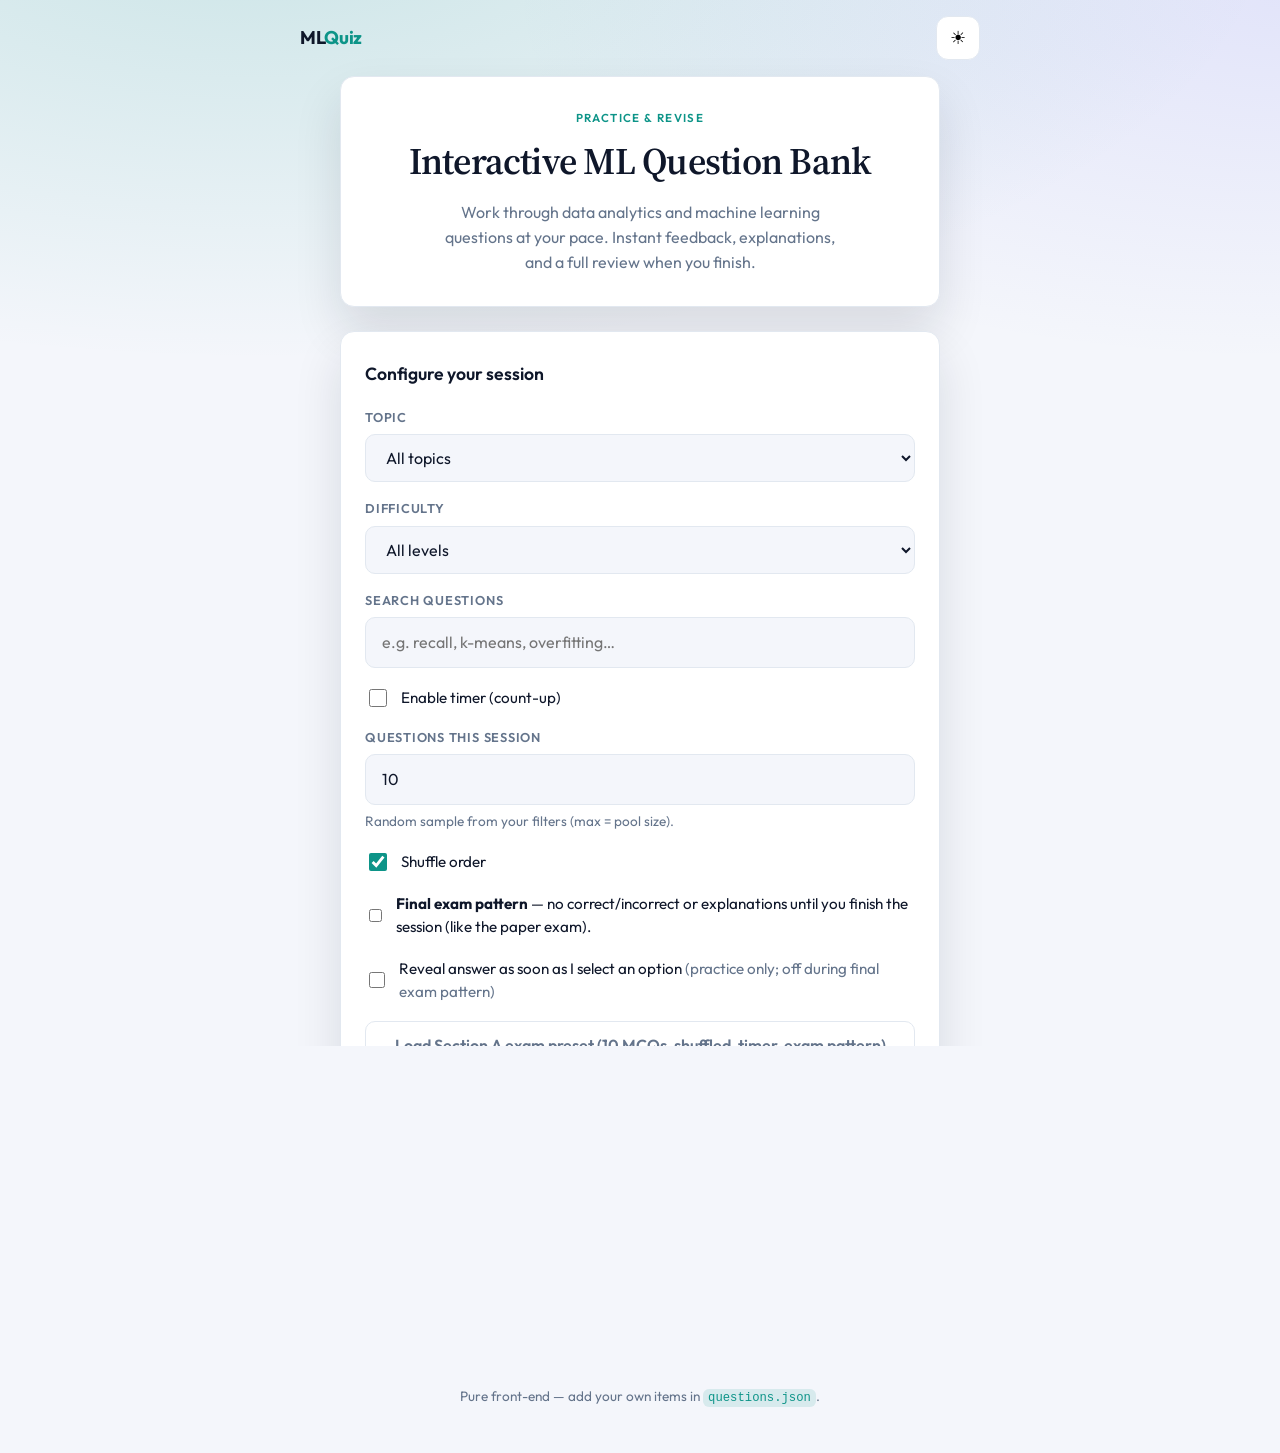
==== quiz.html @ 60c49401 "Add interactive ML quiz app Introduce a complete static quiz web app: index.html, quiz.html, result." ====
<!DOCTYPE html>
<html lang="en">
  <head>
    <meta charset="UTF-8" />
    <meta name="viewport" content="width=device-width, initial-scale=1.0" />
    <title>Quiz — ML Question Bank</title>
    <link rel="preconnect" href="https://fonts.googleapis.com" />
    <link rel="preconnect" href="https://fonts.gstatic.com" crossorigin />
    <link
      href="https://fonts.googleapis.com/css2?family=Outfit:wght@400;500;600;700&family=Source+Serif+4:ital,opsz,wght@0,8..60,400;0,8..60,600;1,8..60,400&display=swap"
      rel="stylesheet"
    />
    <link rel="stylesheet" href="styles.css" />
  </head>
  <body data-page="quiz">
    <div class="bg-mesh" aria-hidden="true"></div>
    <header class="site-header quiz-header">
      <a href="index.html" class="logo subtle-link">← Home</a>
      <div class="quiz-header-meta">
        <span id="timerDisplay" class="timer-chip hidden" role="timer" aria-live="polite">0:00</span>
        <span id="scoreChip" class="score-chip" aria-live="polite"
          >Score: <strong id="scoreLive">0</strong></span
        >
        <span id="examBadge" class="timer-chip hidden" aria-hidden="true">Exam mode</span>
        <button type="button" class="btn-icon theme-toggle" aria-label="Toggle dark mode">
          <span class="icon-sun" aria-hidden="true">☀</span>
          <span class="icon-moon" aria-hidden="true">☾</span>
        </button>
      </div>
    </header>

    <main class="quiz-main">
      <div class="progress-wrap animate-in">
        <div class="progress-label">
          <span id="progressText">Question 1 of 10</span>
          <span id="topicBadge" class="badge"></span>
        </div>
        <div class="progress-track" role="progressbar" aria-valuemin="0" aria-valuemax="100" aria-valuenow="0">
          <div class="progress-fill" id="progressFill"></div>
        </div>
      </div>

      <article class="question-card card-elevated animate-in delay-1" id="questionCard">
        <div class="question-meta">
          <span class="badge badge-topic" id="qTopic"></span>
          <span class="badge badge-diff" id="qDifficulty"></span>
        </div>
        <h2 class="question-text" id="questionText"></h2>
        <ul class="options-list" id="optionsList" role="radiogroup" aria-labelledby="questionText"></ul>

        <div class="quiz-actions-row">
          <button type="button" class="btn btn-ghost" id="prevBtn" disabled>Previous</button>
          <button type="button" class="btn btn-secondary" id="submitBtn" disabled>Check answer</button>
          <button type="button" class="btn btn-primary hidden" id="nextBtn">Next</button>
        </div>

        <div class="feedback-panel hidden" id="feedbackPanel">
          <p class="feedback-verdict" id="feedbackVerdict"></p>
          <div class="explanation-block" id="explanationBlock">
            <h3 class="explanation-title">Explanation</h3>
            <p class="explanation-text" id="explanationText"></p>
          </div>
        </div>
      </article>
    </main>

    <script src="script.js"></script>
  </body>
</html>
---- styles.css ----
/* ===== Design tokens ===== */
:root {
  --font-sans: "Outfit", system-ui, sans-serif;
  --font-serif: "Source Serif 4", Georgia, serif;
  --radius: 14px;
  --radius-sm: 10px;
  --shadow: 0 4px 24px rgba(15, 23, 42, 0.08);
  --shadow-lg: 0 24px 48px rgba(15, 23, 42, 0.12);
  --transition: 0.28s cubic-bezier(0.4, 0, 0.2, 1);
  --bg: #f4f6fb;
  --bg-card: #ffffff;
  --text: #0f172a;
  --text-muted: #64748b;
  --border: #e2e8f0;
  --accent: #0d9488;
  --accent-hover: #0f766e;
  --accent-soft: rgba(13, 148, 136, 0.12);
  --danger: #dc2626;
  --danger-soft: rgba(220, 38, 38, 0.1);
  --ok: #059669;
  --ok-soft: rgba(5, 150, 105, 0.12);
  --ring: rgba(13, 148, 136, 0.45);
}

html[data-theme="dark"] {
  --bg: #0c1222;
  --bg-card: #151d2e;
  --text: #f1f5f9;
  --text-muted: #94a3b8;
  --border: #2d3a52;
  --shadow: 0 4px 24px rgba(0, 0, 0, 0.35);
  --shadow-lg: 0 24px 48px rgba(0, 0, 0, 0.45);
  --accent-soft: rgba(45, 212, 191, 0.15);
  --danger-soft: rgba(248, 113, 113, 0.15);
  --ok-soft: rgba(52, 211, 153, 0.15);
  --ring: rgba(45, 212, 191, 0.5);
}

*,
*::before,
*::after {
  box-sizing: border-box;
}

html {
  scroll-behavior: smooth;
}

body {
  margin: 0;
  min-height: 100vh;
  font-family: var(--font-sans);
  font-size: 1rem;
  line-height: 1.55;
  color: var(--text);
  background: var(--bg);
  transition: background-color var(--transition), color var(--transition);
}

.bg-mesh {
  position: fixed;
  inset: 0;
  z-index: -1;
  background:
    radial-gradient(ellipse 80% 50% at 20% -10%, rgba(13, 148, 136, 0.18), transparent),
    radial-gradient(ellipse 60% 40% at 100% 0%, rgba(99, 102, 241, 0.12), transparent),
    var(--bg);
  pointer-events: none;
  transition: opacity var(--transition);
}

html[data-theme="dark"] .bg-mesh {
  background:
    radial-gradient(ellipse 80% 50% at 20% -10%, rgba(45, 212, 191, 0.08), transparent),
    radial-gradient(ellipse 60% 40% at 100% 0%, rgba(129, 140, 248, 0.1), transparent),
    var(--bg);
}

code {
  font-size: 0.9em;
  padding: 0.15em 0.4em;
  border-radius: 6px;
  background: var(--accent-soft);
  color: var(--accent);
}

.muted {
  color: var(--text-muted);
}

.small {
  font-size: 0.85rem;
}

.hidden {
  display: none !important;
}

/* ===== Header ===== */
.site-header {
  display: flex;
  align-items: center;
  justify-content: space-between;
  padding: 1rem 1.25rem;
  max-width: 720px;
  margin: 0 auto;
}

.quiz-header {
  max-width: 640px;
}

.logo {
  font-weight: 700;
  font-size: 1.15rem;
  color: var(--text);
  text-decoration: none;
  letter-spacing: -0.02em;
}

.logo span {
  color: var(--accent);
}

.subtle-link {
  font-weight: 600;
  color: var(--text-muted);
  text-decoration: none;
  transition: color var(--transition);
}

.subtle-link:hover {
  color: var(--accent);
}

.quiz-header-meta {
  display: flex;
  align-items: center;
  gap: 0.75rem;
}

.timer-chip,
.score-chip {
  font-size: 0.85rem;
  padding: 0.35rem 0.75rem;
  border-radius: 999px;
  background: var(--bg-card);
  border: 1px solid var(--border);
  box-shadow: var(--shadow);
}

.score-chip strong {
  color: var(--accent);
}

.btn-icon {
  width: 44px;
  height: 44px;
  border-radius: 12px;
  border: 1px solid var(--border);
  background: var(--bg-card);
  cursor: pointer;
  display: grid;
  place-items: center;
  font-size: 1.1rem;
  transition: transform var(--transition), border-color var(--transition), background var(--transition);
}

.btn-icon:hover {
  transform: scale(1.05);
  border-color: var(--accent);
}

.theme-toggle .icon-moon {
  display: none;
}

html[data-theme="dark"] .theme-toggle .icon-sun {
  display: none;
}

html[data-theme="dark"] .theme-toggle .icon-moon {
  display: inline;
}

/* ===== Home ===== */
.home-main,
.quiz-main,
.result-main {
  max-width: 640px;
  margin: 0 auto;
  padding: 0 1.25rem 3rem;
}

.hero {
  text-align: center;
  padding: 2rem 1.5rem;
  margin-bottom: 1.5rem;
}

.eyebrow {
  text-transform: uppercase;
  letter-spacing: 0.12em;
  font-size: 0.72rem;
  font-weight: 600;
  color: var(--accent);
  margin: 0 0 0.75rem;
}

.hero h1 {
  font-family: var(--font-serif);
  font-size: clamp(1.75rem, 5vw, 2.35rem);
  font-weight: 600;
  line-height: 1.2;
  margin: 0 0 1rem;
  letter-spacing: -0.02em;
}

.lead {
  margin: 0;
  color: var(--text-muted);
  max-width: 36ch;
  margin-inline: auto;
}

.card-elevated {
  background: var(--bg-card);
  border: 1px solid var(--border);
  border-radius: var(--radius);
  box-shadow: var(--shadow-lg);
}

.setup-panel {
  padding: 1.75rem 1.5rem;
}

.panel-title {
  font-size: 1.1rem;
  margin: 0 0 1.25rem;
  font-weight: 600;
}

.form-grid {
  display: grid;
  gap: 1.1rem;
}

.field {
  display: flex;
  flex-direction: column;
  gap: 0.4rem;
}

.field-full {
  grid-column: 1 / -1;
}

.field-row {
  flex-direction: row;
  align-items: center;
  gap: 0.65rem;
}

.field-label {
  font-size: 0.8rem;
  font-weight: 600;
  color: var(--text-muted);
  text-transform: uppercase;
  letter-spacing: 0.06em;
}

.input-select,
.input-text {
  font: inherit;
  padding: 0.75rem 1rem;
  border-radius: var(--radius-sm);
  border: 1px solid var(--border);
  background: var(--bg);
  color: var(--text);
  transition: border-color var(--transition), box-shadow var(--transition);
}

.input-select:focus,
.input-text:focus {
  outline: none;
  border-color: var(--accent);
  box-shadow: 0 0 0 3px var(--ring);
}

.input-check {
  width: 1.15rem;
  height: 1.15rem;
  accent-color: var(--accent);
}

.check-label {
  font-size: 0.95rem;
}

.hint {
  margin: 1.25rem 0 0;
  font-size: 0.9rem;
}

.actions {
  margin-top: 1.75rem;
  display: flex;
  justify-content: center;
}

.btn {
  display: inline-flex;
  align-items: center;
  justify-content: center;
  padding: 0.65rem 1.35rem;
  border-radius: var(--radius-sm);
  font: inherit;
  font-weight: 600;
  cursor: pointer;
  text-decoration: none;
  border: none;
  transition: transform 0.2s ease, background var(--transition), color var(--transition), box-shadow var(--transition);
}

.btn:disabled {
  opacity: 0.45;
  cursor: not-allowed;
  transform: none;
}

.btn:not(:disabled):active {
  transform: scale(0.98);
}

.btn-primary {
  background: var(--accent);
  color: #fff;
  box-shadow: 0 4px 14px rgba(13, 148, 136, 0.35);
}

.btn-primary:hover:not(:disabled) {
  background: var(--accent-hover);
}

.btn-secondary {
  background: var(--border);
  color: var(--text);
}

.btn-secondary:hover:not(:disabled) {
  filter: brightness(0.95);
}

html[data-theme="dark"] .btn-secondary {
  background: #2d3a52;
}

.btn-ghost {
  background: transparent;
  color: var(--text-muted);
  border: 1px solid var(--border);
}

.btn-ghost:hover:not(:disabled) {
  border-color: var(--accent);
  color: var(--accent);
}

.btn-lg {
  padding: 0.85rem 2rem;
  font-size: 1.05rem;
}

.site-footer {
  text-align: center;
  padding: 2rem 1rem;
  font-size: 0.85rem;
}

/* ===== Quiz ===== */
.progress-wrap {
  margin-bottom: 1.25rem;
}

.progress-label {
  display: flex;
  justify-content: space-between;
  align-items: center;
  margin-bottom: 0.5rem;
  font-size: 0.9rem;
  font-weight: 500;
}

.progress-track {
  height: 8px;
  border-radius: 999px;
  background: var(--border);
  overflow: hidden;
}

.progress-fill {
  height: 100%;
  width: 0%;
  border-radius: 999px;
  background: linear-gradient(90deg, var(--accent), #6366f1);
  transition: width 0.45s cubic-bezier(0.4, 0, 0.2, 1);
}

.badge {
  display: inline-block;
  font-size: 0.72rem;
  font-weight: 600;
  text-transform: uppercase;
  letter-spacing: 0.05em;
  padding: 0.25rem 0.55rem;
  border-radius: 6px;
  background: var(--accent-soft);
  color: var(--accent);
}

.badge-diff.easy {
  background: var(--ok-soft);
  color: var(--ok);
}

.badge-diff.medium {
  background: rgba(234, 179, 8, 0.15);
  color: #ca8a04;
}

html[data-theme="dark"] .badge-diff.medium {
  color: #fbbf24;
}

.badge-diff.hard {
  background: var(--danger-soft);
  color: var(--danger);
}

.question-card {
  padding: 1.75rem 1.5rem 2rem;
  transition: opacity var(--transition), transform var(--transition);
}

.question-card.fade-out {
  opacity: 0;
  transform: translateX(-12px);
}

.question-card.fade-in {
  animation: cardIn 0.45s ease forwards;
}

@keyframes cardIn {
  from {
    opacity: 0;
    transform: translateX(12px);
  }
  to {
    opacity: 1;
    transform: translateX(0);
  }
}

.question-meta {
  display: flex;
  flex-wrap: wrap;
  gap: 0.5rem;
  margin-bottom: 1rem;
}

.question-text {
  font-family: var(--font-serif);
  font-size: 1.2rem;
  font-weight: 600;
  line-height: 1.45;
  margin: 0 0 1.25rem;
}

.question-text.pre-wrap,
.pre-wrap {
  white-space: pre-wrap;
}

.question-text.pre-wrap {
  font-size: 1.05rem;
  font-weight: 500;
}

.self-check-hint {
  margin: 0;
  padding: 1rem 1.1rem;
  border-radius: var(--radius-sm);
  border: 1px dashed var(--border);
  background: var(--bg);
  font-size: 0.95rem;
}

.review-status.practice {
  background: var(--accent-soft);
  color: var(--accent);
}

.options-list {
  list-style: none;
  margin: 0 0 1.5rem;
  padding: 0;
  display: flex;
  flex-direction: column;
  gap: 0.65rem;
}

.option-item {
  margin: 0;
}

.option-btn {
  width: 100%;
  text-align: left;
  padding: 1rem 1.1rem;
  border-radius: var(--radius-sm);
  border: 2px solid var(--border);
  background: var(--bg);
  color: var(--text);
  font: inherit;
  cursor: pointer;
  transition: border-color var(--transition), background var(--transition), transform 0.2s ease;
}

.option-btn:hover:not(:disabled) {
  border-color: var(--accent);
  transform: translateX(4px);
}

.option-btn.selected {
  border-color: var(--accent);
  background: var(--accent-soft);
}

.option-btn.correct {
  border-color: var(--ok);
  background: var(--ok-soft);
}

.option-btn.wrong {
  border-color: var(--danger);
  background: var(--danger-soft);
}

.option-btn:disabled {
  cursor: default;
}

.quiz-actions-row {
  display: flex;
  flex-wrap: wrap;
  gap: 0.65rem;
  justify-content: space-between;
  align-items: center;
}

.quiz-actions-row .btn-primary {
  margin-left: auto;
}

.feedback-panel {
  margin-top: 1.5rem;
  padding-top: 1.5rem;
  border-top: 1px solid var(--border);
  animation: fadeUp 0.4s ease;
}

@keyframes fadeUp {
  from {
    opacity: 0;
    transform: translateY(8px);
  }
  to {
    opacity: 1;
    transform: translateY(0);
  }
}

.feedback-verdict {
  font-weight: 700;
  font-size: 1.05rem;
  margin: 0 0 1rem;
}

.feedback-verdict.ok {
  color: var(--ok);
}

.feedback-verdict.bad {
  color: var(--danger);
}

.explanation-title {
  font-size: 0.8rem;
  text-transform: uppercase;
  letter-spacing: 0.08em;
  color: var(--text-muted);
  margin: 0 0 0.35rem;
}

.explanation-text {
  margin: 0;
  color: var(--text-muted);
  font-size: 0.95rem;
}

/* ===== Results ===== */
.result-main {
  max-width: 720px;
}

.result-hero {
  padding: 2rem 1.5rem;
  margin-bottom: 2rem;
  text-align: center;
}

.result-hero h1 {
  font-family: var(--font-serif);
  margin: 0 0 1.5rem;
}

.result-stats {
  display: flex;
  flex-direction: column;
  align-items: center;
  gap: 1.5rem;
}

@media (min-width: 540px) {
  .result-stats {
    flex-direction: row;
    justify-content: center;
    align-items: center;
  }
}

.stat-ring-wrap {
  position: relative;
  width: 120px;
  height: 120px;
}

.stat-ring {
  width: 120px;
  height: 120px;
  transform: rotate(-90deg);
}

.ring-bg {
  fill: none;
  stroke: var(--border);
  stroke-width: 10;
}

.ring-fg {
  fill: none;
  stroke: var(--accent);
  stroke-width: 10;
  stroke-linecap: round;
  stroke-dasharray: 326.73;
  stroke-dashoffset: 326.73;
  transition: stroke-dashoffset 1s cubic-bezier(0.4, 0, 0.2, 1);
}

.stat-ring-label {
  position: absolute;
  inset: 0;
  display: flex;
  flex-direction: column;
  align-items: center;
  justify-content: center;
}

.stat-pct {
  font-size: 1.5rem;
  font-weight: 700;
}

.stat-grid {
  display: grid;
  grid-template-columns: repeat(auto-fill, minmax(120px, 1fr));
  gap: 1rem;
  text-align: center;
}

.stat-item {
  padding: 0.75rem 1rem;
  border-radius: var(--radius-sm);
  background: var(--bg);
  border: 1px solid var(--border);
}

.stat-value {
  display: block;
  font-size: 1.35rem;
  font-weight: 700;
}

.stat-wrong .stat-value {
  color: var(--danger);
}

.stat-label {
  font-size: 0.75rem;
  text-transform: uppercase;
  letter-spacing: 0.06em;
  color: var(--text-muted);
}

.result-actions {
  flex-wrap: wrap;
  gap: 0.75rem;
}

.review-section {
  margin-bottom: 2rem;
}

.review-hint {
  margin: -0.5rem 0 1rem;
  font-size: 0.9rem;
}

.review-item {
  border: 1px solid var(--border);
  border-radius: var(--radius-sm);
  margin-bottom: 0.65rem;
  overflow: hidden;
  background: var(--bg-card);
  transition: box-shadow var(--transition);
}

.review-item[open] {
  box-shadow: var(--shadow);
}

.review-summary {
  padding: 1rem 1.1rem;
  cursor: pointer;
  font-weight: 600;
  list-style: none;
  display: flex;
  align-items: flex-start;
  gap: 0.75rem;
  transition: background var(--transition);
}

.review-summary::-webkit-details-marker {
  display: none;
}

.review-summary:hover {
  background: var(--bg);
}

.review-status {
  flex-shrink: 0;
  font-size: 0.75rem;
  padding: 0.2rem 0.5rem;
  border-radius: 6px;
  font-weight: 700;
}

.review-status.ok {
  background: var(--ok-soft);
  color: var(--ok);
}

.review-status.bad {
  background: var(--danger-soft);
  color: var(--danger);
}

.review-q {
  flex: 1;
  font-size: 0.95rem;
  line-height: 1.4;
}

.review-body {
  padding: 0 1.1rem 1.1rem;
  border-top: 1px solid var(--border);
  font-size: 0.9rem;
  color: var(--text-muted);
}

.review-body p {
  margin: 0.5rem 0;
}

/* ===== Animations (home) ===== */
.animate-in {
  opacity: 0;
  animation: fadeUp 0.55s ease forwards;
}

.animate-in.delay-1 {
  animation-delay: 0.12s;
}

@media (prefers-reduced-motion: reduce) {
  *,
  *::before,
  *::after {
    animation-duration: 0.01ms !important;
    animation-iteration-count: 1 !important;
    transition-duration: 0.01ms !important;
  }

  .progress-fill {
    transition: none;
  }
}
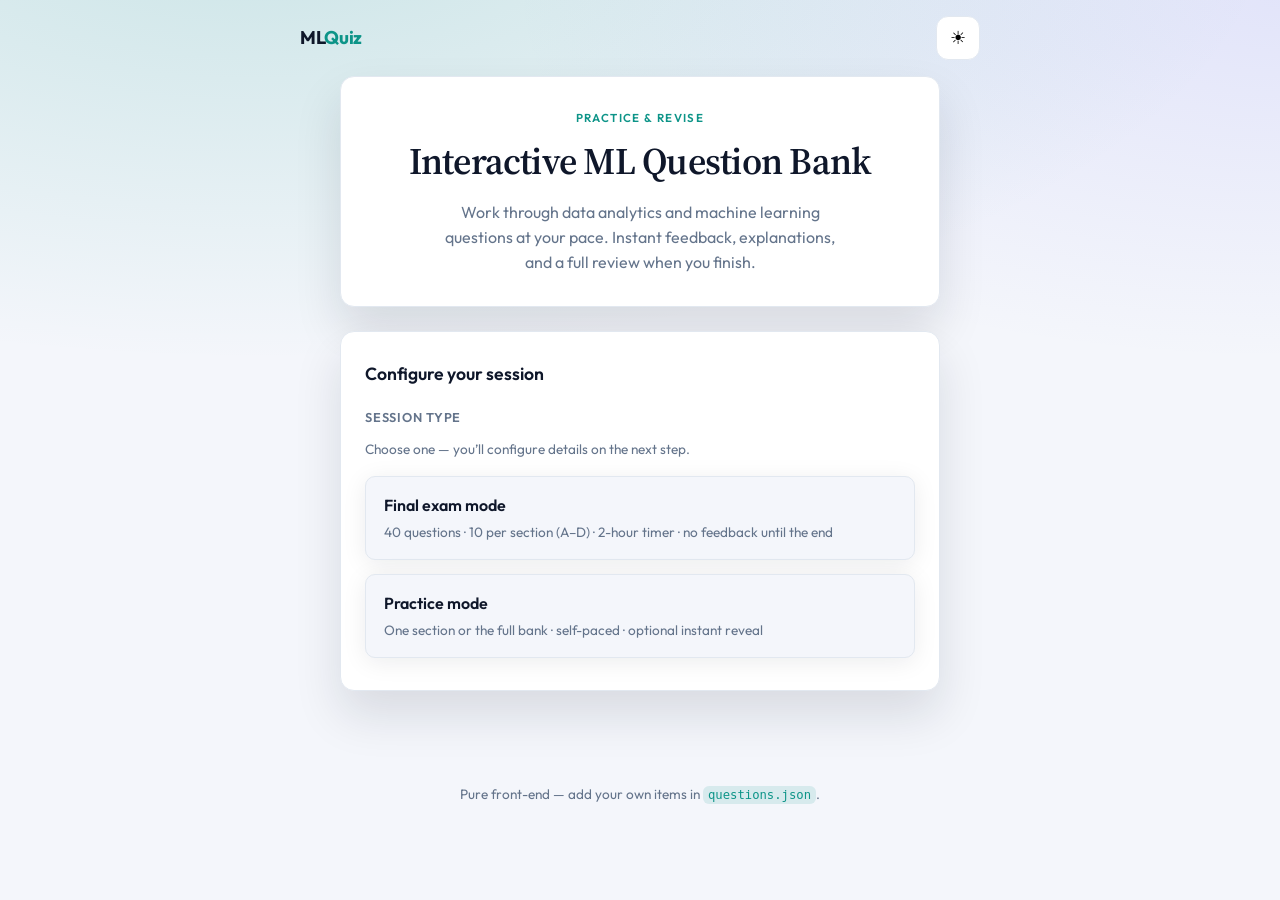
==== commit c64b2972: "Refactor session setup UI; bump asset versions Replace the single-step radio-based session picker wi" ====
--- a/quiz.html
+++ b/quiz.html
@@ -10,7 +10,7 @@
       href="https://fonts.googleapis.com/css2?family=Outfit:wght@400;500;600;700&family=Source+Serif+4:ital,opsz,wght@0,8..60,400;0,8..60,600;1,8..60,400&display=swap"
       rel="stylesheet"
     />
-    <link rel="stylesheet" href="styles.css" />
+    <link rel="stylesheet" href="styles.css?v=2" />
   </head>
   <body data-page="quiz">
     <div class="bg-mesh" aria-hidden="true"></div>
@@ -64,6 +64,6 @@
       </article>
     </main>
 
-    <script src="script.js"></script>
+    <script src="script.js?v=2"></script>
   </body>
 </html>
--- a/styles.css
+++ b/styles.css
@@ -96,6 +96,18 @@
   display: none !important;
 }
 
+.visually-hidden {
+  position: absolute;
+  width: 1px;
+  height: 1px;
+  padding: 0;
+  margin: -1px;
+  overflow: hidden;
+  clip: rect(0, 0, 0, 0);
+  white-space: nowrap;
+  border: 0;
+}
+
 /* ===== Header ===== */
 .site-header {
   display: flex;
@@ -261,6 +273,152 @@
   gap: 0.65rem;
 }
 
+.setup-phase-pick {
+  margin-bottom: 0.25rem;
+}
+
+.setup-phase-intro {
+  margin: 0 0 1rem;
+  line-height: 1.45;
+}
+
+/* Stacked full-width choices — reliable on GitHub Pages / mobile (no overlapping radios) */
+.mode-choice-stack {
+  display: flex;
+  flex-direction: column;
+  gap: 0.85rem;
+}
+
+.mode-choice-btn {
+  display: block;
+  width: 100%;
+  margin: 0;
+  padding: 1rem 1.15rem;
+  text-align: left;
+  font: inherit;
+  color: inherit;
+  cursor: pointer;
+  border: 1px solid var(--border);
+  border-radius: var(--radius-sm);
+  background: var(--bg);
+  box-shadow: var(--shadow);
+  transition: border-color var(--transition), box-shadow var(--transition), transform 0.15s ease;
+}
+
+.mode-choice-btn:hover {
+  border-color: var(--accent);
+}
+
+.mode-choice-btn:focus {
+  outline: none;
+  border-color: var(--accent);
+  box-shadow: 0 0 0 3px var(--ring);
+}
+
+.mode-choice-btn:active {
+  transform: scale(0.99);
+}
+
+.mode-choice-btn:disabled {
+  opacity: 0.55;
+  cursor: not-allowed;
+  transform: none;
+}
+
+.mode-choice-title {
+  display: block;
+  font-weight: 600;
+  font-size: 1rem;
+  margin-bottom: 0.35rem;
+}
+
+.mode-choice-desc {
+  display: block;
+  line-height: 1.45;
+  margin: 0;
+}
+
+.setup-phase-details {
+  margin-top: 0.5rem;
+}
+
+.setup-phase-bar {
+  display: flex;
+  flex-wrap: wrap;
+  align-items: center;
+  justify-content: space-between;
+  gap: 0.75rem 1rem;
+  margin-bottom: 1.25rem;
+  padding-bottom: 1rem;
+  border-bottom: 1px solid var(--border);
+}
+
+.setup-phase-chosen {
+  margin: 0;
+  font-weight: 600;
+  font-size: 0.95rem;
+}
+
+.change-mode-btn {
+  flex-shrink: 0;
+  padding: 0.45rem 0.85rem;
+  font-size: 0.85rem;
+}
+
+.exam-summary {
+  padding: 1rem 1.1rem;
+  border-radius: var(--radius-sm);
+  border: 1px solid var(--border);
+  background: var(--accent-soft);
+}
+
+.exam-summary-lead {
+  margin: 0 0 0.65rem;
+  font-size: 0.95rem;
+}
+
+.exam-summary-table {
+  list-style: none;
+  margin: 0.75rem 0 0;
+  padding: 0;
+  display: grid;
+  gap: 0.35rem;
+}
+
+.exam-summary-table li {
+  display: flex;
+  justify-content: space-between;
+  gap: 1rem;
+  padding: 0.35rem 0;
+  border-bottom: 1px solid var(--border);
+}
+
+.exam-summary-table li:last-child {
+  border-bottom: 0;
+}
+
+.practice-scope-field {
+  border: 0;
+  margin: 0;
+  padding: 0;
+}
+
+.scope-radios {
+  display: flex;
+  flex-direction: column;
+  gap: 0.5rem;
+}
+
+.scope-row {
+  margin: 0;
+}
+
+.timer-chip.timer-countdown {
+  border-color: var(--accent);
+  color: var(--accent);
+  font-weight: 600;
+}
+
 .field-label {
   font-size: 0.8rem;
   font-weight: 600;
